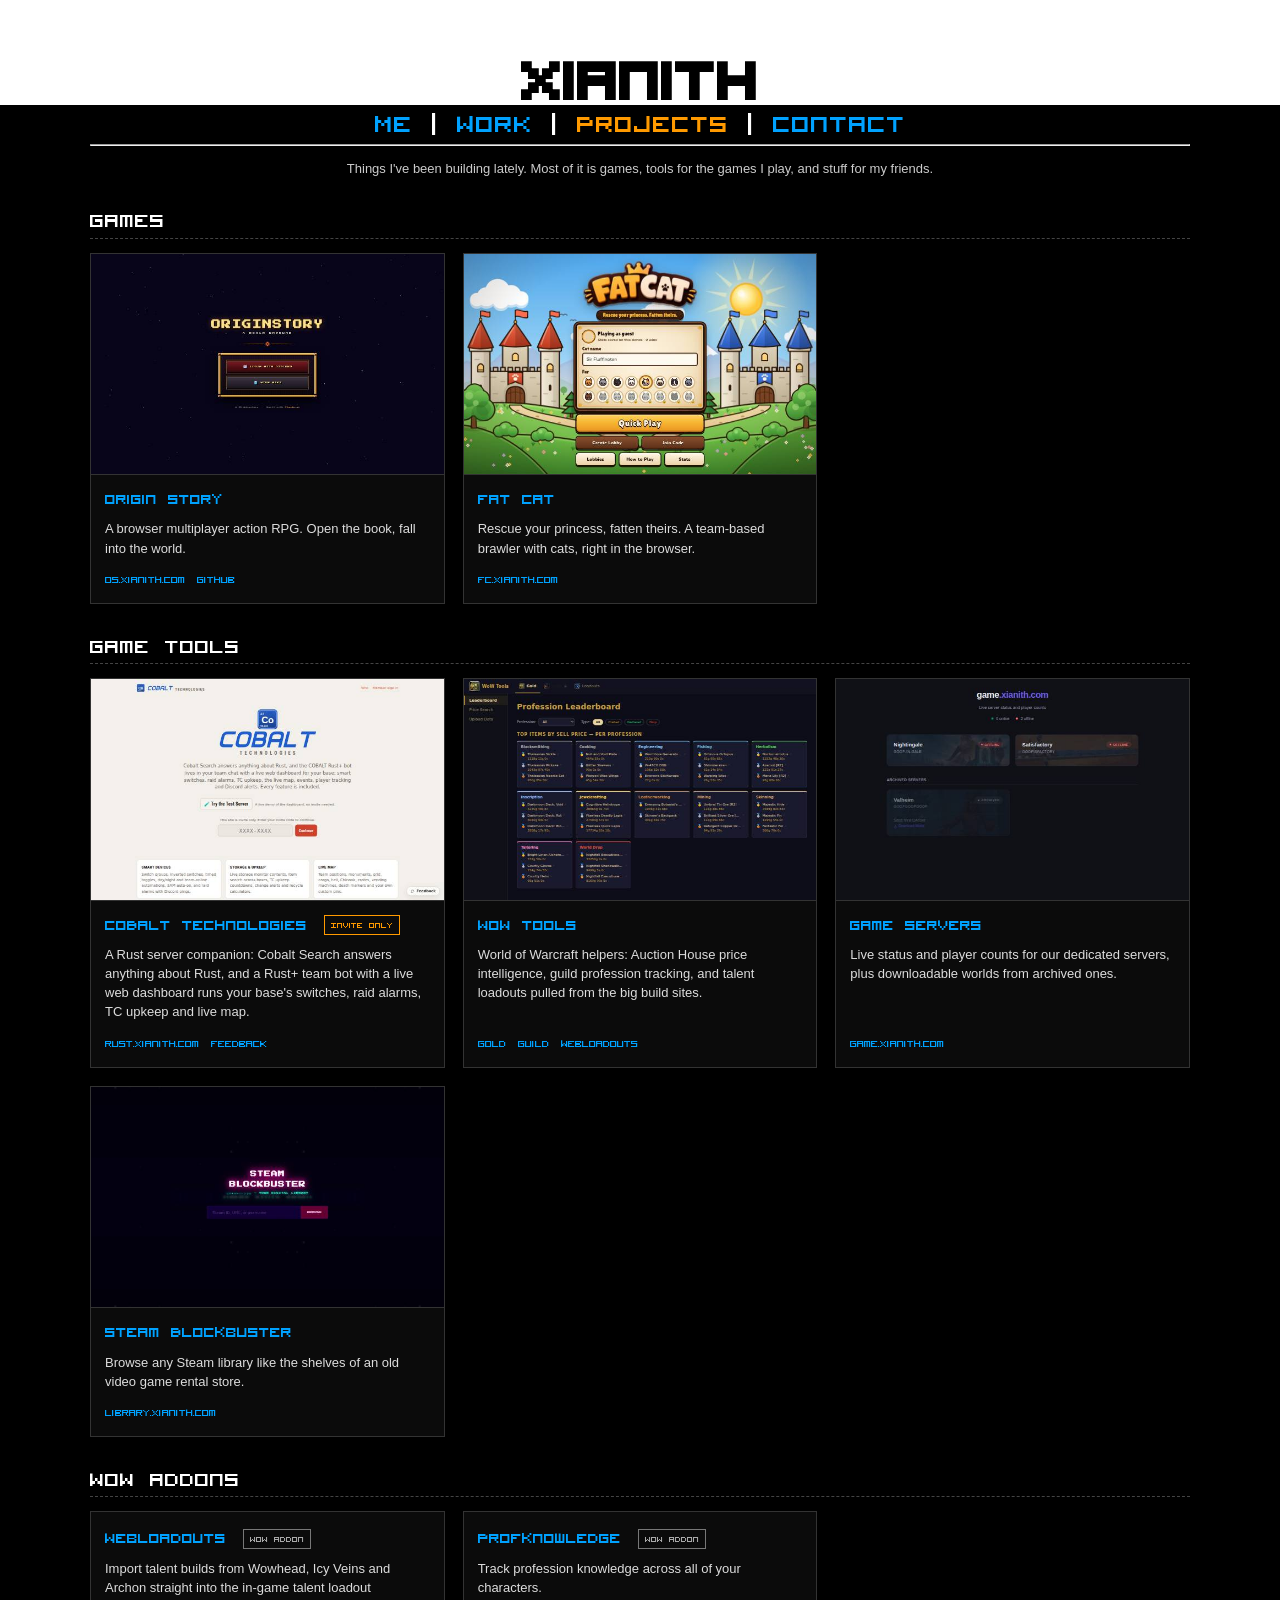
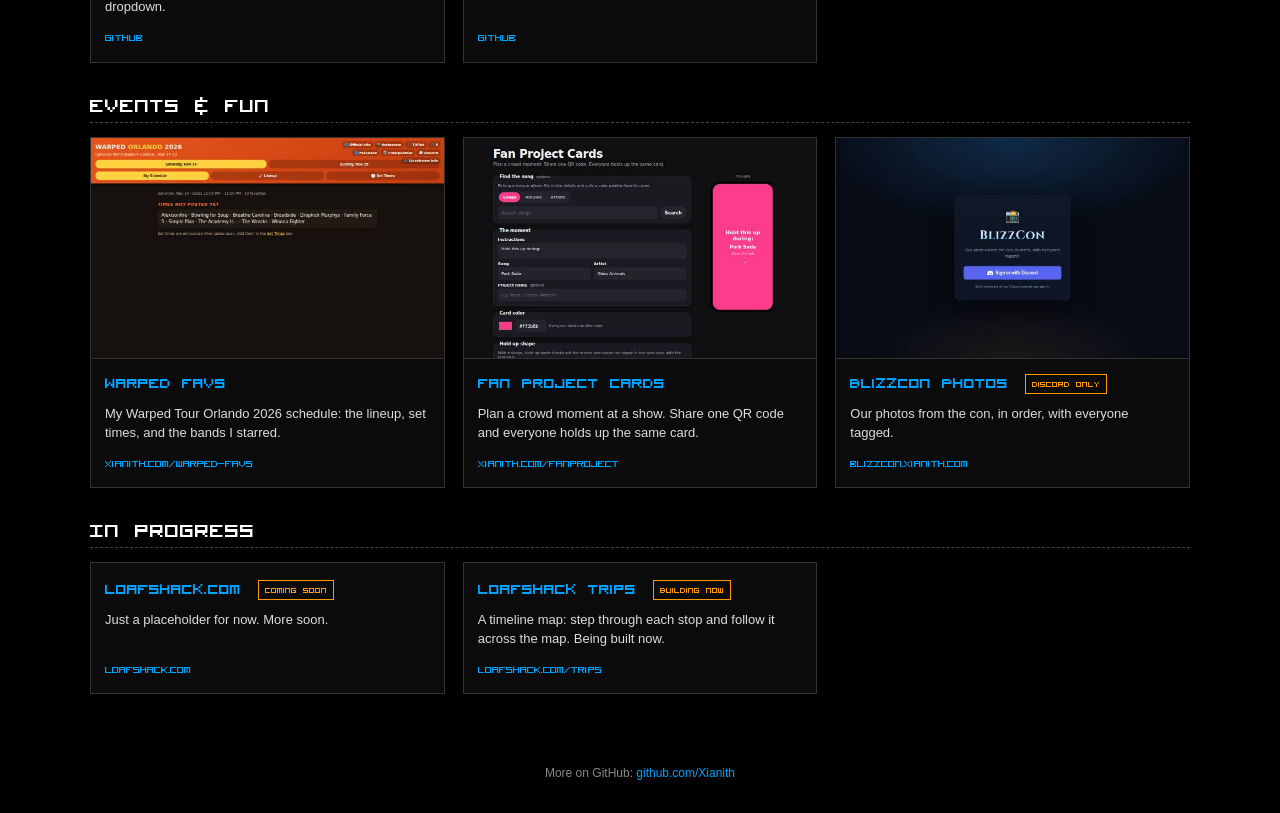
==== projects/index.html @ b9156469 "Add projects page and link it from the Work tab New xianith.com/projects/ page listing current proje" ====
<!DOCTYPE html>
<html lang="en">
	<head>
		<meta charset="utf-8">
		<meta name="viewport" content="width=device-width, initial-scale=1">
		<meta name="description" content="Projects Xianith has been working on: browser games, Rust and WoW tools, and assorted fun stuff.">
		<link rel="stylesheet" href="../css/main.css" type="text/css" media="all">
		<title>Xianith - Projects</title>
		<style>
			#header { padding-top: 60px; }
			#header a, #header a:hover { color: black; text-shadow: none; font-size: inherit; }

			ul#tabs a { font-size: inherit; }

			main { max-width: 1100px; margin: 0 auto; padding: 0 16px 40px; }
			main hr { margin: 10px 0; }
			main > p.intro { text-align: center; font-size: 13px; color: #ccc; }

			h2.group {
				font-family: custm_bit; font-size: 32px; font-weight: normal;
				margin: 34px 0 14px; padding-bottom: 6px; border-bottom: 1px dashed #444;
			}

			.grid {
				display: grid; gap: 18px;
				grid-template-columns: repeat(auto-fill, minmax(300px, 1fr));
			}

			.card {
				border: 1px solid #333; background: #0b0b0b;
				display: flex; flex-direction: column;
				transition: border-color .2s, box-shadow .2s;
			}
			.card:hover { border-color: #00A2FF; box-shadow: 0 0 14px rgba(0, 162, 255, .35); }

			.card .shot { display: block; aspect-ratio: 16 / 10; overflow: hidden; border-bottom: 1px solid #333; background: #111; }
			.card .shot img { display: block; width: 100%; height: 100%; object-fit: cover; object-position: top; }
			.card .shot:hover { text-shadow: none; }

			.card .body { padding: 12px 14px 14px; display: flex; flex-direction: column; gap: 6px; flex: 1; }
			.card h3 { margin: 0; font-family: custm_bit; font-size: 24px; font-weight: normal; line-height: 1.1; }
			.card h3 a { font-size: inherit; }
			.card p { margin: 0; font-size: 13px; color: #ddd; }

			.card .links { margin-top: auto; padding-top: 6px; font-family: custm_bit; font-size: 16px; }
			.card .links a { margin-right: 12px; white-space: nowrap; }

			.tag {
				display: inline-block; font-family: custm_bit; font-size: 13px; line-height: 1;
				padding: 3px 6px 2px; margin-left: 6px; vertical-align: middle;
				border: 1px solid #ff9a00; color: #ff9a00;
			}
			.tag.gray { border-color: #777; color: #aaa; }

			.card.slim .body { padding-top: 14px; }

			footer { text-align: center; padding: 30px 16px; font-size: 12px; color: #888; }

			@media (max-width: 600px) {
				#header { padding-top: 40px; }
				ul#tabs { font-size: 28px; }
				.grid { grid-template-columns: 1fr; }
			}
		</style>
	</head>

	<body>

	<div id="header">
		<h1><a href="../">Xianith</a></h1>
	</div>

	<ul id="tabs">
		<li><a href="../#about">Me</a></li>
		<li><a href="../#work">Work</a></li>
		<li><a class="selected" href="./">Projects</a></li>
		<li><a href="../#contact">Contact</a></li>
	</ul>

	<main>
		<hr>
		<p class="intro">Things I've been building lately. Most of it is games, tools for the games I play, and stuff for my friends.</p>

		<h2 class="group">Games</h2>
		<div class="grid">
			<article class="card">
				<a class="shot" href="https://os.xianith.com" target="_blank"><img src="../imgs/projects/origin-story.jpg" alt="Origin Story title screen" loading="lazy"></a>
				<div class="body">
					<h3><a href="https://os.xianith.com" target="_blank">Origin Story</a></h3>
					<p>A browser multiplayer action RPG. Open the book, fall into the world.</p>
					<div class="links"><a href="https://os.xianith.com" target="_blank">os.xianith.com</a><a href="https://github.com/Xianith/origin-story" target="_blank">GitHub</a></div>
				</div>
			</article>

			<article class="card">
				<a class="shot" href="https://fc.xianith.com" target="_blank"><img src="../imgs/projects/fat-cat.jpg" alt="Fat Cat lobby screen" loading="lazy"></a>
				<div class="body">
					<h3><a href="https://fc.xianith.com" target="_blank">Fat Cat</a></h3>
					<p>Rescue your princess, fatten theirs. A team-based brawler with cats, right in the browser.</p>
					<div class="links"><a href="https://fc.xianith.com" target="_blank">fc.xianith.com</a></div>
				</div>
			</article>
		</div>

		<h2 class="group">Game tools</h2>
		<div class="grid">
			<article class="card">
				<a class="shot" href="https://rust.xianith.com" target="_blank"><img src="../imgs/projects/cobalt.jpg" alt="COBALT Technologies home page" loading="lazy"></a>
				<div class="body">
					<h3><a href="https://rust.xianith.com" target="_blank">COBALT Technologies</a> <span class="tag">Invite only</span></h3>
					<p>A Rust server companion: Cobalt Search answers anything about Rust, and a Rust+ team bot with a live web dashboard runs your base's switches, raid alarms, TC upkeep and live map.</p>
					<div class="links"><a href="https://rust.xianith.com" target="_blank">rust.xianith.com</a><a href="https://github.com/Xianith/cobalt-rust" target="_blank">Feedback</a></div>
				</div>
			</article>

			<article class="card">
				<a class="shot" href="https://wow.xianith.com" target="_blank"><img src="../imgs/projects/wow-tools.jpg" alt="WoW Tools profession leaderboard" loading="lazy"></a>
				<div class="body">
					<h3><a href="https://wow.xianith.com" target="_blank">WoW Tools</a></h3>
					<p>World of Warcraft helpers: Auction House price intelligence, guild profession tracking, and talent loadouts pulled from the big build sites.</p>
					<div class="links"><a href="https://wow.xianith.com/gold" target="_blank">Gold</a><a href="https://wow.xianith.com/guild" target="_blank">Guild</a><a href="https://wow.xianith.com/webloadouts" target="_blank">WebLoadouts</a></div>
				</div>
			</article>

			<article class="card">
				<a class="shot" href="https://game.xianith.com" target="_blank"><img src="../imgs/projects/game-servers.jpg" alt="Game server status page" loading="lazy"></a>
				<div class="body">
					<h3><a href="https://game.xianith.com" target="_blank">Game Servers</a></h3>
					<p>Live status and player counts for our dedicated servers, plus downloadable worlds from archived ones.</p>
					<div class="links"><a href="https://game.xianith.com" target="_blank">game.xianith.com</a></div>
				</div>
			</article>

			<article class="card">
				<a class="shot" href="https://library.xianith.com" target="_blank"><img src="../imgs/projects/steam-blockbuster.jpg" alt="Steam Blockbuster storefront" loading="lazy"></a>
				<div class="body">
					<h3><a href="https://library.xianith.com" target="_blank">Steam Blockbuster</a></h3>
					<p>Browse any Steam library like the shelves of an old video game rental store.</p>
					<div class="links"><a href="https://library.xianith.com" target="_blank">library.xianith.com</a></div>
				</div>
			</article>
		</div>

		<h2 class="group">WoW addons</h2>
		<div class="grid">
			<article class="card slim">
				<div class="body">
					<h3><a href="https://github.com/Xianith/WebLoadouts" target="_blank">WebLoadouts</a> <span class="tag gray">WoW addon</span></h3>
					<p>Import talent builds from Wowhead, Icy Veins and Archon straight into the in-game talent loadout dropdown.</p>
					<div class="links"><a href="https://github.com/Xianith/WebLoadouts" target="_blank">GitHub</a></div>
				</div>
			</article>

			<article class="card slim">
				<div class="body">
					<h3><a href="https://github.com/Xianith/ProfKnowledge" target="_blank">ProfKnowledge</a> <span class="tag gray">WoW addon</span></h3>
					<p>Track profession knowledge across all of your characters.</p>
					<div class="links"><a href="https://github.com/Xianith/ProfKnowledge" target="_blank">GitHub</a></div>
				</div>
			</article>
		</div>

		<h2 class="group">Events &amp; fun</h2>
		<div class="grid">
			<article class="card">
				<a class="shot" href="https://xianith.com/warped-favs/" target="_blank"><img src="../imgs/projects/warped-favs.jpg" alt="Warped Orlando 2026 schedule" loading="lazy"></a>
				<div class="body">
					<h3><a href="https://xianith.com/warped-favs/" target="_blank">Warped Favs</a></h3>
					<p>My Warped Tour Orlando 2026 schedule: the lineup, set times, and the bands I starred.</p>
					<div class="links"><a href="https://xianith.com/warped-favs/" target="_blank">xianith.com/warped-favs</a></div>
				</div>
			</article>

			<article class="card">
				<a class="shot" href="https://xianith.com/fanproject/" target="_blank"><img src="../imgs/projects/fanproject.jpg" alt="Fan Project Cards builder" loading="lazy"></a>
				<div class="body">
					<h3><a href="https://xianith.com/fanproject/" target="_blank">Fan Project Cards</a></h3>
					<p>Plan a crowd moment at a show. Share one QR code and everyone holds up the same card.</p>
					<div class="links"><a href="https://xianith.com/fanproject/" target="_blank">xianith.com/fanproject</a></div>
				</div>
			</article>

			<article class="card">
				<a class="shot" href="https://blizzcon.xianith.com" target="_blank"><img src="../imgs/projects/blizzcon.jpg" alt="BlizzCon Photos sign-in" loading="lazy"></a>
				<div class="body">
					<h3><a href="https://blizzcon.xianith.com" target="_blank">BlizzCon Photos</a> <span class="tag">Discord only</span></h3>
					<p>Our photos from the con, in order, with everyone tagged.</p>
					<div class="links"><a href="https://blizzcon.xianith.com" target="_blank">blizzcon.xianith.com</a></div>
				</div>
			</article>
		</div>

		<h2 class="group">In progress</h2>
		<div class="grid">
			<article class="card slim">
				<div class="body">
					<h3><a href="https://loafshack.com" target="_blank">loafshack.com</a> <span class="tag">Coming soon</span></h3>
					<p>Just a placeholder for now. More soon.</p>
					<div class="links"><a href="https://loafshack.com" target="_blank">loafshack.com</a></div>
				</div>
			</article>

			<article class="card slim">
				<div class="body">
					<h3><a href="https://loafshack.com/trips" target="_blank">Loafshack Trips</a> <span class="tag">Building now</span></h3>
					<p>A timeline map: step through each stop and follow it across the map. Being built now.</p>
					<div class="links"><a href="https://loafshack.com/trips" target="_blank">loafshack.com/trips</a></div>
				</div>
			</article>
		</div>
	</main>

	<footer>More on GitHub: <a href="https://github.com/Xianith" target="_blank">github.com/Xianith</a></footer>

	</body>
</html>
---- css/main.css ----
@font-face {
	font-family: custm_bit;
    src: url('visitor2.ttf')
}

body { 
	font-size: 80%; 
	color: white;
	background-color: black;
	font-family: Verdana, Arial, Sans-Serif;
	margin: 0;
	padding: 0;
	line-height: 1.5em;
}

#header {
	background-color: white;
	bottom: 0;
	color: black;
	display:block;
	font-family: custm_bit;
	font-size: 85px;
	margin: 0;
	padding-top: 125px;
	text-align: center;
	vertical-align: bottom;
}

h1 {margin: 0; padding: 0; font-size: 10vmin; line-height: .5;}

#container h2 {text-align: center; margin: 10px 0 0 0; padding: 0; list-style-type: none; font-size: 40px; font-family: custm_bit; display: none;}
#container hr {margin: 10px;}

a {color: #00A2FF; text-decoration: none;}
a:hover { 
    color: black; /* Text color should be light */
    text-align: center;
    /* Create the glow by stacking multiple shadows with increasing blur */
    text-shadow:
        0 0 10px #00A2FF, /* x-offset, y-offset, blur-radius, color */
        0 0 20px #00A2FF,
        0 0 30px #00A2FF,
        0 0 40px #00A2FF,
        0 0 70px #00A2FF;	
}
a.selected { color: #ff9a00; pointer-events: none;}

ul#tabs { text-align: center; margin: 10px 0 10px 0; padding: 0; list-style-type: none; font-size: 40px; font-family: custm_bit; }
ul#tabs li { display: inline; } 
ul#tabs li:after { content: " |";}
ul#tabs li:last-child:after { content: ""; }

div.tabContent { margin: 0 20% 0 20%; }
div.tabContent.hide { display: none; }
div.tabContent a { font-size: 15px; font-family: custm_bit;}

section.tabContent { margin: 0 20% 0 20%; }
section.tabContent.hide { display: none; }
section.tabContent a { font-size: 15px; font-family: custm_bit;}

li { list-style-type: square; text-align: left; }

div.footer { text-align: center; padding-top: 15px;}

#emailForm { text-align: center;}
.button { font-size: 25px; font-family: custm_bit; background-color: white; border: 0; }
.button:hover { color: #905d00; }

a.lightbox img {
height: 150px;
border: 3px solid white;
box-shadow: 0px 0px 8px rgba(0,0,0,.3);
margin: 20px;
}

a.lightbox img:hover {
	border: 3px solid black;
box-shadow: 0px 0px 8px rgba(0,0,0,.3);
}

.lightbox-target {
position: fixed;
top: -100%;
width: 100%;
background: rgba(0,0,0,.7);
opacity: 0;
-webkit-transition: opacity .5s ease-in-out;
-moz-transition: opacity .5s ease-in-out;
-o-transition: opacity .5s ease-in-out;
transition: opacity .5s ease-in-out;
overflow: hidden;
}

.lightbox-target img {
margin: auto;
position: absolute;
height: 800px;
top: 0;
left:0;
right:0;
bottom: 0;
max-height: 0%;
max-width: 0%;
border: 3px solid white;
box-shadow: 0px 0px 8px rgba(0,0,0,.3);
box-sizing: border-box;
-webkit-transition: .5s ease-in-out;
-moz-transition: .5s ease-in-out;
-o-transition: .5s ease-in-out;
transition: .5s ease-in-out;
}

a.lightbox-close {
display: block;
width:50px;
height:50px;
box-sizing: border-box;
background: white;
color: black;
text-decoration: none;
position: absolute;
top: -80px;
right: 0;
-webkit-transition: .5s ease-in-out;
-moz-transition: .5s ease-in-out;
-o-transition: .5s ease-in-out;
transition: .5s ease-in-out;
}

a.lightbox-close:before {
content: "";
display: block;
height: 30px;
width: 1px;
background: black;
position: absolute;
left: 26px;
top:10px;
-webkit-transform:rotate(45deg);
-moz-transform:rotate(45deg);
-o-transform:rotate(45deg);
transform:rotate(45deg);
}

a.lightbox-close:after {
content: "";
display: block;
height: 30px;
width: 1px;
background: black;
position: absolute;
left: 26px;
top:10px;
-webkit-transform:rotate(-45deg);
-moz-transform:rotate(-45deg);
-o-transform:rotate(-45deg);
transform:rotate(-45deg);
}

.lightbox-target:target {
opacity: 1;
top: 0;
bottom: 0;
}

.lightbox-target:target img {
max-height: 100%;
max-width: 100%;
}

.lightbox-target:target a.lightbox-close {
top: 0px;
}

form label{
	display: block;
	font-size: 15px; font-family: custm_bit;
}

form input {
	border: 1px solid;
	padding: 3px;
}

form textarea {
	border: 1px solid;
	padding: 3px;
}

form .button {
	cursor: pointer;
}

form .button:focus {
	outline: 0;
	color: orange;
}

.formBox {
	display: inline-block;
}

#formMessage {
	resize: none;
	width: 45vmin;
}

#errorBox {
	margin: auto;
	width: 400px;
	display: none;
	padding: 0;
}

#errorBox b {
	color: red;
	font-size: 30px; font-family: custm_bit;

}
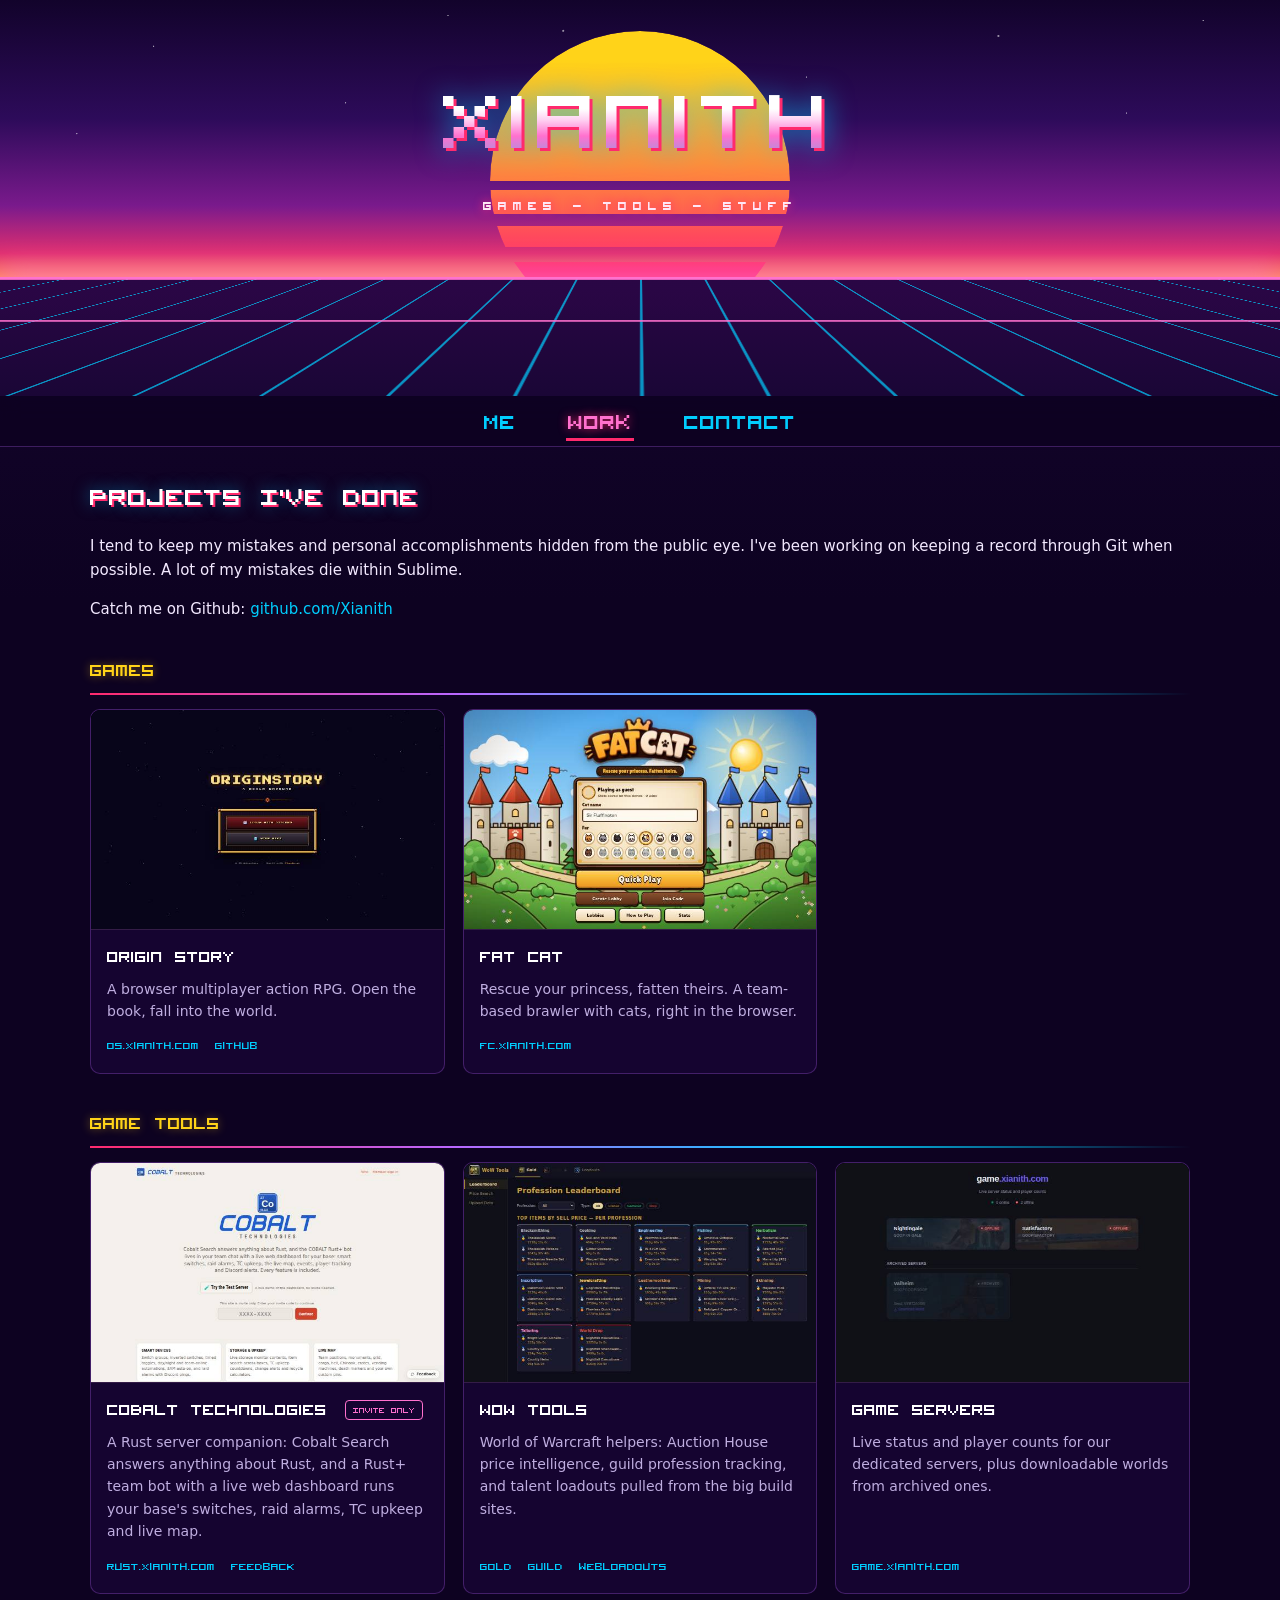
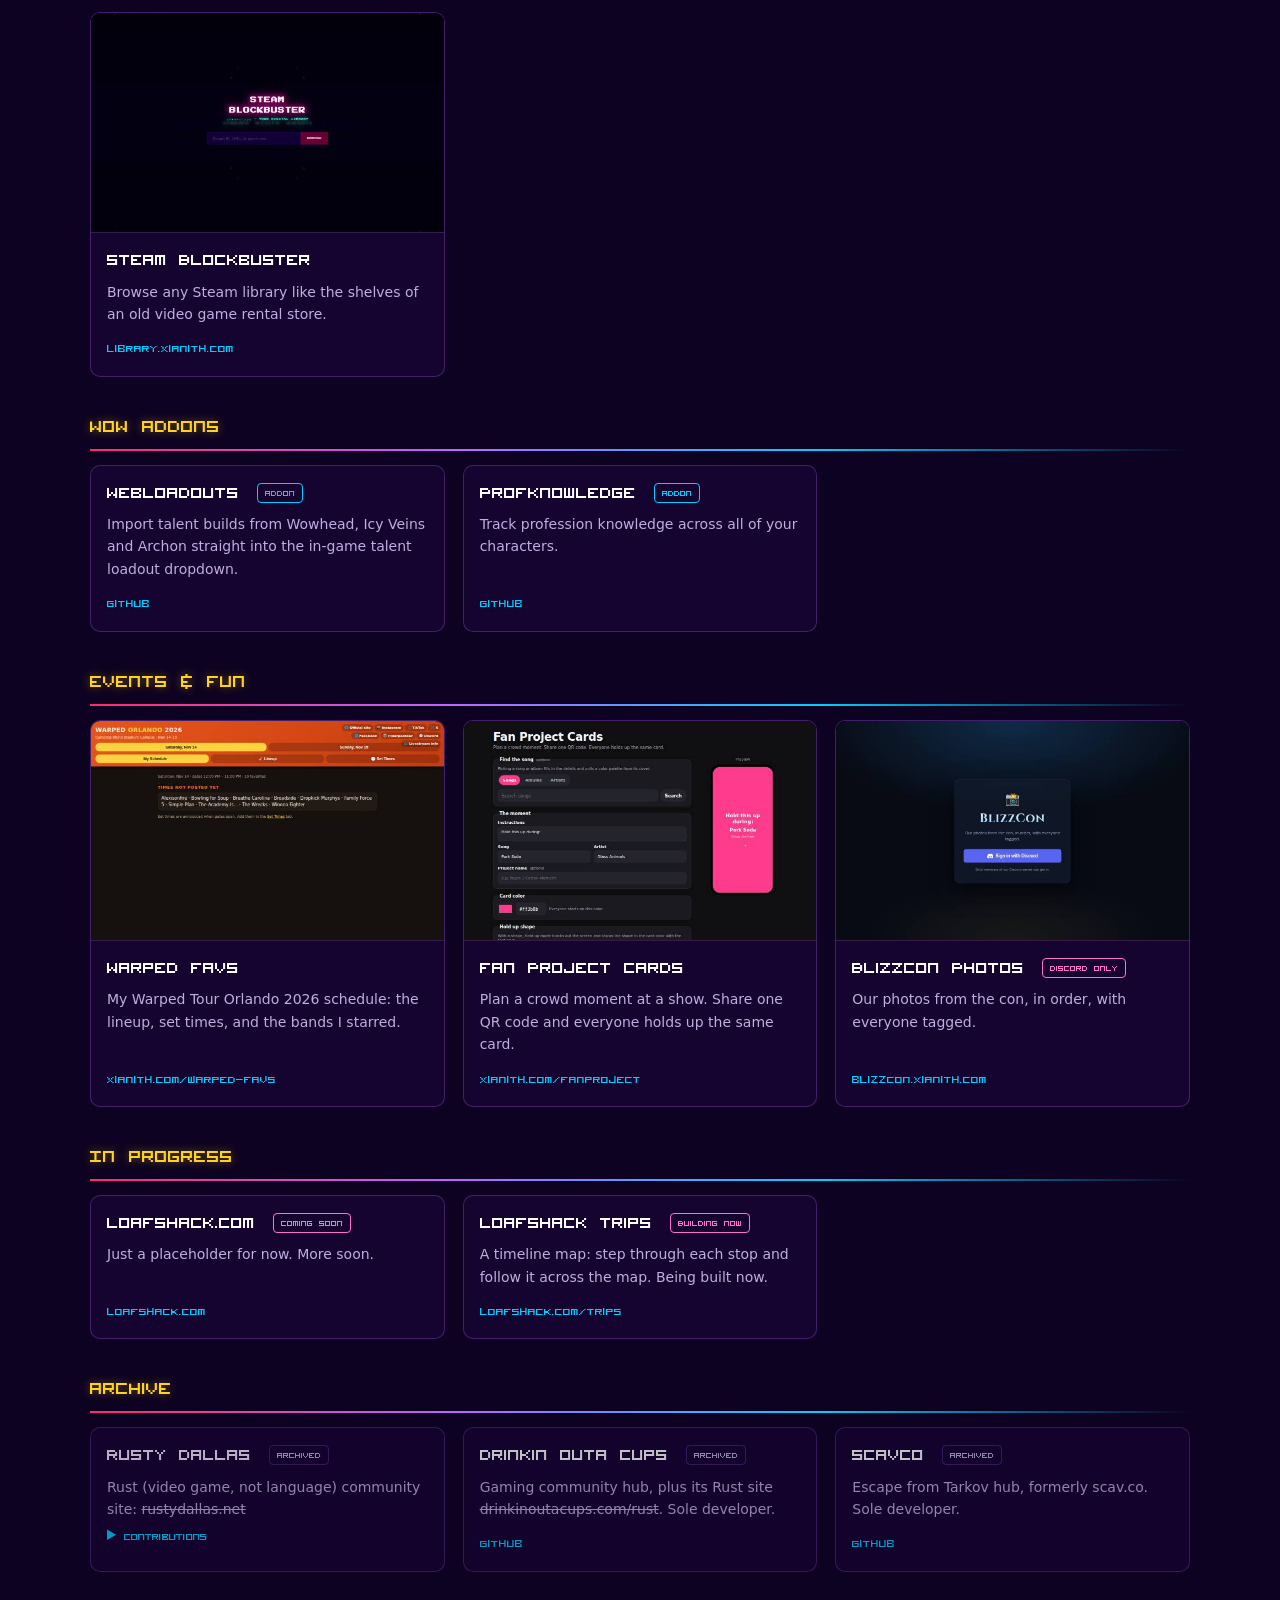
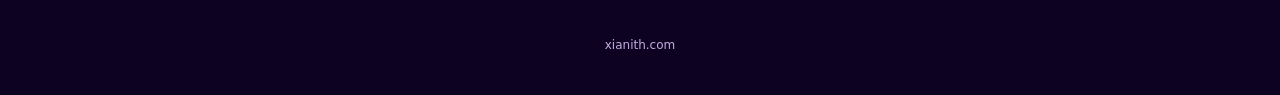
==== commit a6567390: "Move projects into the Work tab and restyle the site as vaporwave - Work tab now holds the project c" ====
--- a/projects/index.html
+++ b/projects/index.html
@@ -2,215 +2,12 @@
 <html lang="en">
 	<head>
 		<meta charset="utf-8">
-		<meta name="viewport" content="width=device-width, initial-scale=1">
-		<meta name="description" content="Projects Xianith has been working on: browser games, Rust and WoW tools, and assorted fun stuff.">
-		<link rel="stylesheet" href="../css/main.css" type="text/css" media="all">
 		<title>Xianith - Projects</title>
-		<style>
-			#header { padding-top: 60px; }
-			#header a, #header a:hover { color: black; text-shadow: none; font-size: inherit; }
-
-			ul#tabs a { font-size: inherit; }
-
-			main { max-width: 1100px; margin: 0 auto; padding: 0 16px 40px; }
-			main hr { margin: 10px 0; }
-			main > p.intro { text-align: center; font-size: 13px; color: #ccc; }
-
-			h2.group {
-				font-family: custm_bit; font-size: 32px; font-weight: normal;
-				margin: 34px 0 14px; padding-bottom: 6px; border-bottom: 1px dashed #444;
-			}
-
-			.grid {
-				display: grid; gap: 18px;
-				grid-template-columns: repeat(auto-fill, minmax(300px, 1fr));
-			}
-
-			.card {
-				border: 1px solid #333; background: #0b0b0b;
-				display: flex; flex-direction: column;
-				transition: border-color .2s, box-shadow .2s;
-			}
-			.card:hover { border-color: #00A2FF; box-shadow: 0 0 14px rgba(0, 162, 255, .35); }
-
-			.card .shot { display: block; aspect-ratio: 16 / 10; overflow: hidden; border-bottom: 1px solid #333; background: #111; }
-			.card .shot img { display: block; width: 100%; height: 100%; object-fit: cover; object-position: top; }
-			.card .shot:hover { text-shadow: none; }
-
-			.card .body { padding: 12px 14px 14px; display: flex; flex-direction: column; gap: 6px; flex: 1; }
-			.card h3 { margin: 0; font-family: custm_bit; font-size: 24px; font-weight: normal; line-height: 1.1; }
-			.card h3 a { font-size: inherit; }
-			.card p { margin: 0; font-size: 13px; color: #ddd; }
-
-			.card .links { margin-top: auto; padding-top: 6px; font-family: custm_bit; font-size: 16px; }
-			.card .links a { margin-right: 12px; white-space: nowrap; }
-
-			.tag {
-				display: inline-block; font-family: custm_bit; font-size: 13px; line-height: 1;
-				padding: 3px 6px 2px; margin-left: 6px; vertical-align: middle;
-				border: 1px solid #ff9a00; color: #ff9a00;
-			}
-			.tag.gray { border-color: #777; color: #aaa; }
-
-			.card.slim .body { padding-top: 14px; }
-
-			footer { text-align: center; padding: 30px 16px; font-size: 12px; color: #888; }
-
-			@media (max-width: 600px) {
-				#header { padding-top: 40px; }
-				ul#tabs { font-size: 28px; }
-				.grid { grid-template-columns: 1fr; }
-			}
-		</style>
+		<link rel="canonical" href="https://xianith.com/#work">
+		<meta http-equiv="refresh" content="0; url=../#work">
+		<script>location.replace('../#work');</script>
 	</head>
-
 	<body>
-
-	<div id="header">
-		<h1><a href="../">Xianith</a></h1>
-	</div>
-
-	<ul id="tabs">
-		<li><a href="../#about">Me</a></li>
-		<li><a href="../#work">Work</a></li>
-		<li><a class="selected" href="./">Projects</a></li>
-		<li><a href="../#contact">Contact</a></li>
-	</ul>
-
-	<main>
-		<hr>
-		<p class="intro">Things I've been building lately. Most of it is games, tools for the games I play, and stuff for my friends.</p>
-
-		<h2 class="group">Games</h2>
-		<div class="grid">
-			<article class="card">
-				<a class="shot" href="https://os.xianith.com" target="_blank"><img src="../imgs/projects/origin-story.jpg" alt="Origin Story title screen" loading="lazy"></a>
-				<div class="body">
-					<h3><a href="https://os.xianith.com" target="_blank">Origin Story</a></h3>
-					<p>A browser multiplayer action RPG. Open the book, fall into the world.</p>
-					<div class="links"><a href="https://os.xianith.com" target="_blank">os.xianith.com</a><a href="https://github.com/Xianith/origin-story" target="_blank">GitHub</a></div>
-				</div>
-			</article>
-
-			<article class="card">
-				<a class="shot" href="https://fc.xianith.com" target="_blank"><img src="../imgs/projects/fat-cat.jpg" alt="Fat Cat lobby screen" loading="lazy"></a>
-				<div class="body">
-					<h3><a href="https://fc.xianith.com" target="_blank">Fat Cat</a></h3>
-					<p>Rescue your princess, fatten theirs. A team-based brawler with cats, right in the browser.</p>
-					<div class="links"><a href="https://fc.xianith.com" target="_blank">fc.xianith.com</a></div>
-				</div>
-			</article>
-		</div>
-
-		<h2 class="group">Game tools</h2>
-		<div class="grid">
-			<article class="card">
-				<a class="shot" href="https://rust.xianith.com" target="_blank"><img src="../imgs/projects/cobalt.jpg" alt="COBALT Technologies home page" loading="lazy"></a>
-				<div class="body">
-					<h3><a href="https://rust.xianith.com" target="_blank">COBALT Technologies</a> <span class="tag">Invite only</span></h3>
-					<p>A Rust server companion: Cobalt Search answers anything about Rust, and a Rust+ team bot with a live web dashboard runs your base's switches, raid alarms, TC upkeep and live map.</p>
-					<div class="links"><a href="https://rust.xianith.com" target="_blank">rust.xianith.com</a><a href="https://github.com/Xianith/cobalt-rust" target="_blank">Feedback</a></div>
-				</div>
-			</article>
-
-			<article class="card">
-				<a class="shot" href="https://wow.xianith.com" target="_blank"><img src="../imgs/projects/wow-tools.jpg" alt="WoW Tools profession leaderboard" loading="lazy"></a>
-				<div class="body">
-					<h3><a href="https://wow.xianith.com" target="_blank">WoW Tools</a></h3>
-					<p>World of Warcraft helpers: Auction House price intelligence, guild profession tracking, and talent loadouts pulled from the big build sites.</p>
-					<div class="links"><a href="https://wow.xianith.com/gold" target="_blank">Gold</a><a href="https://wow.xianith.com/guild" target="_blank">Guild</a><a href="https://wow.xianith.com/webloadouts" target="_blank">WebLoadouts</a></div>
-				</div>
-			</article>
-
-			<article class="card">
-				<a class="shot" href="https://game.xianith.com" target="_blank"><img src="../imgs/projects/game-servers.jpg" alt="Game server status page" loading="lazy"></a>
-				<div class="body">
-					<h3><a href="https://game.xianith.com" target="_blank">Game Servers</a></h3>
-					<p>Live status and player counts for our dedicated servers, plus downloadable worlds from archived ones.</p>
-					<div class="links"><a href="https://game.xianith.com" target="_blank">game.xianith.com</a></div>
-				</div>
-			</article>
-
-			<article class="card">
-				<a class="shot" href="https://library.xianith.com" target="_blank"><img src="../imgs/projects/steam-blockbuster.jpg" alt="Steam Blockbuster storefront" loading="lazy"></a>
-				<div class="body">
-					<h3><a href="https://library.xianith.com" target="_blank">Steam Blockbuster</a></h3>
-					<p>Browse any Steam library like the shelves of an old video game rental store.</p>
-					<div class="links"><a href="https://library.xianith.com" target="_blank">library.xianith.com</a></div>
-				</div>
-			</article>
-		</div>
-
-		<h2 class="group">WoW addons</h2>
-		<div class="grid">
-			<article class="card slim">
-				<div class="body">
-					<h3><a href="https://github.com/Xianith/WebLoadouts" target="_blank">WebLoadouts</a> <span class="tag gray">WoW addon</span></h3>
-					<p>Import talent builds from Wowhead, Icy Veins and Archon straight into the in-game talent loadout dropdown.</p>
-					<div class="links"><a href="https://github.com/Xianith/WebLoadouts" target="_blank">GitHub</a></div>
-				</div>
-			</article>
-
-			<article class="card slim">
-				<div class="body">
-					<h3><a href="https://github.com/Xianith/ProfKnowledge" target="_blank">ProfKnowledge</a> <span class="tag gray">WoW addon</span></h3>
-					<p>Track profession knowledge across all of your characters.</p>
-					<div class="links"><a href="https://github.com/Xianith/ProfKnowledge" target="_blank">GitHub</a></div>
-				</div>
-			</article>
-		</div>
-
-		<h2 class="group">Events &amp; fun</h2>
-		<div class="grid">
-			<article class="card">
-				<a class="shot" href="https://xianith.com/warped-favs/" target="_blank"><img src="../imgs/projects/warped-favs.jpg" alt="Warped Orlando 2026 schedule" loading="lazy"></a>
-				<div class="body">
-					<h3><a href="https://xianith.com/warped-favs/" target="_blank">Warped Favs</a></h3>
-					<p>My Warped Tour Orlando 2026 schedule: the lineup, set times, and the bands I starred.</p>
-					<div class="links"><a href="https://xianith.com/warped-favs/" target="_blank">xianith.com/warped-favs</a></div>
-				</div>
-			</article>
-
-			<article class="card">
-				<a class="shot" href="https://xianith.com/fanproject/" target="_blank"><img src="../imgs/projects/fanproject.jpg" alt="Fan Project Cards builder" loading="lazy"></a>
-				<div class="body">
-					<h3><a href="https://xianith.com/fanproject/" target="_blank">Fan Project Cards</a></h3>
-					<p>Plan a crowd moment at a show. Share one QR code and everyone holds up the same card.</p>
-					<div class="links"><a href="https://xianith.com/fanproject/" target="_blank">xianith.com/fanproject</a></div>
-				</div>
-			</article>
-
-			<article class="card">
-				<a class="shot" href="https://blizzcon.xianith.com" target="_blank"><img src="../imgs/projects/blizzcon.jpg" alt="BlizzCon Photos sign-in" loading="lazy"></a>
-				<div class="body">
-					<h3><a href="https://blizzcon.xianith.com" target="_blank">BlizzCon Photos</a> <span class="tag">Discord only</span></h3>
-					<p>Our photos from the con, in order, with everyone tagged.</p>
-					<div class="links"><a href="https://blizzcon.xianith.com" target="_blank">blizzcon.xianith.com</a></div>
-				</div>
-			</article>
-		</div>
-
-		<h2 class="group">In progress</h2>
-		<div class="grid">
-			<article class="card slim">
-				<div class="body">
-					<h3><a href="https://loafshack.com" target="_blank">loafshack.com</a> <span class="tag">Coming soon</span></h3>
-					<p>Just a placeholder for now. More soon.</p>
-					<div class="links"><a href="https://loafshack.com" target="_blank">loafshack.com</a></div>
-				</div>
-			</article>
-
-			<article class="card slim">
-				<div class="body">
-					<h3><a href="https://loafshack.com/trips" target="_blank">Loafshack Trips</a> <span class="tag">Building now</span></h3>
-					<p>A timeline map: step through each stop and follow it across the map. Being built now.</p>
-					<div class="links"><a href="https://loafshack.com/trips" target="_blank">loafshack.com/trips</a></div>
-				</div>
-			</article>
-		</div>
-	</main>
-
-	<footer>More on GitHub: <a href="https://github.com/Xianith" target="_blank">github.com/Xianith</a></footer>
-
+		<p>Projects now live on the <a href="../#work">Work tab</a>.</p>
 	</body>
 </html>
